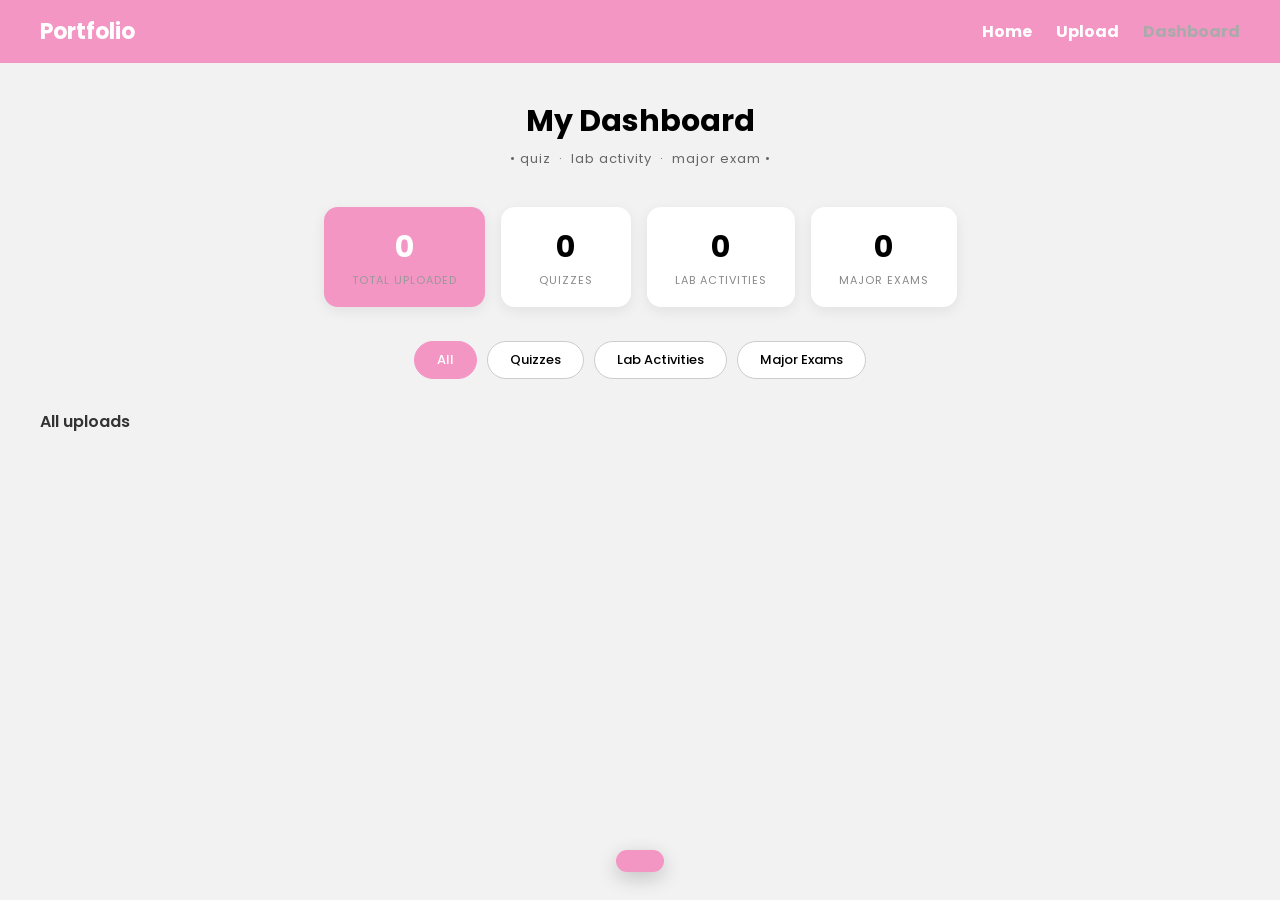
==== dashboard.html @ 7bcecf17 "Add files via upload" ====
<!DOCTYPE html>
<html lang="en">
<head>
  <meta charset="UTF-8">
  <title>Dashboard – Portfolio</title>
  <link href="https://fonts.googleapis.com/css2?family=Poppins:wght@300;500;700&display=swap" rel="stylesheet">
  <style>
    * { margin: 0; padding: 0; box-sizing: border-box; font-family: 'Poppins', sans-serif; }
    body { background: #f2f2f2; min-height: 100vh; }

    .navbar { display: flex; justify-content: space-between; align-items: center; padding: 15px 40px; background: rgb(243, 150, 196); color: white; }
    .logo { font-size: 22px; font-weight: bold; }
    .nav-links a { color: white; text-decoration: none; margin-left: 20px; font-weight: bold; }
    .nav-links a:hover, .nav-links a.active { color: #aaa; }

    .hero { text-align: center; padding: 36px 20px 10px; }
    .hero h1 { font-size: 30px; font-weight: 700; }
    .hero p { color: #666; margin-top: 5px; font-size: 13px; letter-spacing: 1px; }

    .summary-strip { display: flex; justify-content: center; gap: 16px; padding: 28px 30px 10px; flex-wrap: wrap; }
    .summary-card { background: white; border-radius: 14px; padding: 18px 28px; min-width: 130px; text-align: center; box-shadow: 0 4px 14px rgba(0,0,0,.07); }
    .summary-card .num { font-size: 30px; font-weight: 700; }
    .summary-card .lbl { font-size: 11px; color: #888; margin-top: 2px; text-transform: uppercase; letter-spacing: 1px; }
    .summary-card.black-card { background:rgb(243, 150, 196); color: white; }
    .summary-card.black-card .lbl { color: #999; }

    .tabs { display: flex; justify-content: center; gap: 10px; padding: 24px 20px 0; flex-wrap: wrap; }
    .tab-btn { padding: 8px 22px; border-radius: 30px; border: 1.5px solid #ccc; background: white; font-family: 'Poppins', sans-serif; font-size: 13px; font-weight: 500; cursor: pointer; }
    .tab-btn:hover { border-color: rgb(243, 150, 196); }
    .tab-btn.active { background: rgb(243, 150, 196); color: white; border-color: rgb(243, 150, 196) }

    .grid-section { padding: 30px 40px 60px; }
    .grid-section h2 { font-size: 16px; font-weight: 600; color: #333; margin-bottom: 18px; }
    .items-grid { display: grid; grid-template-columns: repeat(auto-fill, minmax(260px, 1fr)); gap: 20px; }

    /* Card */
    .item-card { background: white; border-radius: 16px; box-shadow: 0 6px 20px rgba(0,0,0,.08); overflow: hidden; position: relative; }
    .item-card:hover { box-shadow: 0 6px 20px rgba(0,0,0,.08); }

    /* ✕ delete on hover */
    .card-del {
      position: absolute; top: 9px; left: 9px; z-index: 5;
      width: 28px; height: 28px; border-radius: 50%;
      background: rgb(243, 150, 196); color: white; border: none;
      font-size: 12px; cursor: pointer; font-weight: 700;
      display: flex; align-items: center; justify-content: center;
      opacity: 0;
    }
    .item-card:hover .card-del { opacity: 1; }
    .card-del:hover { background: #c62828; }

    .card-thumb { width: 100%; height: 140px; background: #f5f5f5; display: flex; align-items: center; justify-content: center; overflow: hidden; position: relative; cursor: pointer; }
    .card-thumb img { width: 100%; height: 100%; object-fit: cover; display: none; }
    .card-thumb .thumb-icon { font-size: 42px; }
    .card-thumb .type-badge { position: absolute; top: 10px; right: 10px; background: rgb(243, 150, 196); color: white; font-size: 10px; font-weight: 600; padding: 4px 10px; border-radius: 20px; text-transform: uppercase; letter-spacing: .5px; }

    .card-body { padding: 16px 18px; cursor: pointer; }
    .card-title { font-size: 14px; font-weight: 700; color:rgb(243, 150, 196); margin-bottom: 4px; }
    .card-meta  { font-size: 11px; color: #999; }
    .card-foot  { display: flex; align-items: center; justify-content: space-between; margin-top: 12px; padding-top: 12px; border-top: 1px solid #f0f0f0; }
    .status-pill { font-size: 10px; font-weight: 600; padding: 4px 10px; border-radius: 20px; text-transform: uppercase; letter-spacing: .4px; }
    .status-pill.submitted { background: #e8f5e9; color: #2e7d32; }
    .status-pill.pending   { background: #fff8e1; color: #f57f17; }

    .empty-state { text-align: center; padding: 60px 20px; color: #999; grid-column: 1/-1; }
    .empty-state .big { font-size: 48px; margin-bottom: 12px; }

    .add-card { background: white; border-radius: 16px; border: 2px dashed #d0d0d0; display: flex; flex-direction: column; align-items: center; justify-content: center; min-height: 250px; cursor: pointer; text-decoration: none; color: #999; }
    .add-card:hover { border-color: rgb(243, 150, 196); color: #333; }
    .add-card .plus { font-size: 36px; margin-bottom: 8px; }
    .add-card p { font-size: 13px; font-weight: 500; }

    /* ── MODAL ── */
    .modal-backdrop { display: none; position: fixed; inset: 0; background: rgb(243, 150, 196); z-index: 100; align-items: center; justify-content: center; padding: 16px; }
    .modal-backdrop.open { display: flex; }
    .modal { background: white; border-radius: 20px; padding: 28px 28px 24px; width: 500px; max-width: 100%; max-height: 92vh; overflow-y: auto; position: relative; }
    
    .modal-close { position: absolute; top: 16px; right: 18px; background: none; border: none; font-size: 22px; cursor: pointer; color: #666; }
    .modal h3 { font-size: 17px; font-weight: 700; padding-right: 30px; margin-bottom: 3px; }
    .m-meta { font-size: 12px; color: #999; margin-bottom: 16px; }

    /* Canvas editor */
    .editor-box {
      width: 100%; height: 200px; background: #eee; border-radius: 12px;
      overflow: hidden; position: relative; cursor: grab; user-select: none;
    }
    .editor-box.grabbing { cursor: grabbing; }
    .editor-box canvas { width: 100%; height: 100%; display: block; }

    .no-proof { text-align: center; padding: 36px 20px; color: #bbb; font-size: 13px; background: #fafafa; border-radius: 12px; }

    /* Position controls */
    .pos-controls { margin-top: 8px; display: flex; align-items: center; justify-content: space-between; }
    .pos-hint { font-size: 11px; color: #999; }
    .reset-pos-btn { font-size: 11px; color: #aaa; background: none; border: none; cursor: pointer; text-decoration: underline; font-family: 'Poppins', sans-serif; }
    .reset-pos-btn:hover { color: #333; }

    .m-file { margin-top: 14px; background: #f5f5f5; border-radius: 10px; padding: 11px 14px; font-size: 12px; color: #444; display: flex; align-items: center; gap: 10px; }
    .m-file .fi { font-size: 18px; }

    .modal-actions { display: flex; gap: 8px; margin-top: 14px; }
    .modal-actions > * { flex: 1; padding: 10px; border-radius: 10px; font-family: 'Poppins', sans-serif; font-size: 12px; font-weight: 600; cursor: pointer; text-align: center; border: none; display: block; }
    .btn-change { background: #f0f0f0; color: #333; }
    .btn-change:hover { background: #e0e0e0; }
    .btn-save { background: rgb(243, 150, 196); color: white; }
    .btn-save:hover { background: #333; }
    .btn-del { background: #fff0f0; color: #c62828; border: 1.5px solid #fbb !important; }
    .btn-del:hover { background: #fdd; }

    .confirm-box { display: none; margin-top: 12px; background: #fff5f5; border: 1.5px solid #fcc; border-radius: 10px; padding: 14px 16px; text-align: center; }
    .confirm-box.show { display: block; }
    .confirm-box p { font-size: 13px; color: #c62828; font-weight: 500; margin-bottom: 10px; }
    .confirm-box .cbtn { display: inline-block; padding: 7px 18px; border-radius: 8px; font-size: 12px; font-weight: 600; cursor: pointer; font-family: 'Poppins', sans-serif; border: none; margin: 0 4px; }
    .cbtn.yes { background: #c62828; color: white; }
    .cbtn.no  { background: #eee; color: #333; }

    .toast { position: fixed; bottom: 28px; left: 50%; transform: translateX(-50%); background: rgb(243, 150, 196); color: white; padding: 11px 24px; border-radius: 30px; font-size: 13px; font-weight: 500; box-shadow: 0 6px 20px rgba(0,0,0,.2); z-index: 999; }
    .toast.show { }

    #m-img-input { display: none; }
  </style>
</head>
<body>

<nav class="navbar">
  <div class="logo">Portfolio</div>
  <div class="nav-links">
    <a href="index.html">Home</a>
    <a href="upload.html">Upload</a>
    <a href="dashboard.html" class="active">Dashboard</a>
  </div>
</nav>

<div class="hero">
  <h1>My Dashboard</h1>
  <p>• quiz &nbsp;·&nbsp; lab activity &nbsp;·&nbsp; major exam •</p>
</div>

<div class="summary-strip">
  <div class="summary-card black-card"><div class="num" id="total-count">0</div><div class="lbl">Total Uploaded</div></div>
  <div class="summary-card"><div class="num" id="quiz-count">0</div><div class="lbl">Quizzes</div></div>
  <div class="summary-card"><div class="num" id="lab-count">0</div><div class="lbl">Lab Activities</div></div>
  <div class="summary-card"><div class="num" id="exam-count">0</div><div class="lbl">Major Exams</div></div>
</div>

<div class="tabs">
  <button class="tab-btn active" onclick="filterTab('all',this)">All</button>
  <button class="tab-btn" onclick="filterTab('quiz',this)">Quizzes</button>
  <button class="tab-btn" onclick="filterTab('lab',this)">Lab Activities</button>
  <button class="tab-btn" onclick="filterTab('exam',this)">Major Exams</button>
</div>

<div class="grid-section">
  <h2 id="section-label">All uploads</h2>
  <div class="items-grid" id="items-grid"></div>
</div>

<!-- Modal -->
<div class="modal-backdrop" id="modal" onclick="backdropClick(event)">
  <div class="modal">
    <button class="modal-close" onclick="closeModal()">✕</button>
    <h3 id="m-title"></h3>
    <div class="m-meta" id="m-meta"></div>

    <!-- Image editor -->
    <div id="editor-section">
      <div class="editor-box" id="editor-box">
        <canvas id="ed-canvas"></canvas>
      </div>
      <div class="pos-controls">
        <div class="pos-hint">Drag the image to reposition it.</div>
        <button class="reset-pos-btn" onclick="resetPos()">↺ Reset</button>
      </div>
    </div>
    <div class="no-proof" id="no-proof-msg">No proof image yet — upload one below.</div>

    <div class="m-file"><span class="fi">📄</span><span id="m-file-name"></span></div>

    <div class="modal-actions">
      <label class="btn-change" for="m-img-input">📷 Change Image</label>
      <button class="btn-save" onclick="saveEntry()">💾 Save</button>
      <button class="btn-del" onclick="showConfirm()">🗑 Delete</button>
    </div>
    <input type="file" id="m-img-input" accept="image/*" onchange="loadNewProof(this)">

    <div class="confirm-box" id="confirm-box">
      <p>Delete this entry? This cannot be undone.</p>
      <button class="cbtn yes" onclick="doDelete()">Yes, delete</button>
      <button class="cbtn no"  onclick="hideConfirm()">Cancel</button>
    </div>
  </div>
</div>

<div class="toast" id="toast"></div>

<script>
 
  const saved = JSON.parse(localStorage.getItem('dash_entries') || '[]');
  const savedIds = saved.map(e => e.id);
  const defaults = defaultEntries.filter(e => !savedIds.includes(e.id));
  let entries = [...defaults, ...saved];
  let currentFilter = 'all';
  let activeEntry = null;

  // editor vars
  let edImg = null, eX = 0, eY = 0;
  let dragging = false, dsx = 0, dsy = 0, dex = 0, dey = 0;

  const canvas = document.getElementById('ed-canvas');
  const ctx    = canvas.getContext('2d');
  const eBox   = document.getElementById('editor-box');

  function saveLS() {
    const toSave = entries.filter(e => !defaultEntries.find(d => d.id === e.id) || e.proof || e.edState);
    localStorage.setItem('dash_entries', JSON.stringify(toSave));
  }

  const typeIcon  = { quiz:'📝', lab:'🔬', exam:'📋' };
  const typeLabel = { quiz:'Quiz', lab:'Lab Activity', exam:'Major Exam' };
  const statusLabel = { submitted:'Submitted', pending:'Pending' };

  // ── RENDER ──
  function renderGrid() {
    document.getElementById('total-count').textContent = entries.length;
    document.getElementById('quiz-count').textContent  = entries.filter(e=>e.type==='quiz').length;
    document.getElementById('lab-count').textContent   = entries.filter(e=>e.type==='lab').length;
    document.getElementById('exam-count').textContent  = entries.filter(e=>e.type==='exam').length;

    const labels = { all:'All uploads', quiz:'Quizzes', lab:'Lab Activities', exam:'Major Exams' };
    document.getElementById('section-label').textContent = labels[currentFilter];

    const list = currentFilter === 'all' ? entries : entries.filter(e=>e.type===currentFilter);
    const grid = document.getElementById('items-grid');

    if (!list.length) {
      grid.innerHTML = `<div class="empty-state"><div class="big">📂</div><p>No uploads here yet.</p></div>`;
      return;
    }

    const bg = { quiz:'#f0f0f0', lab:'#e8f5e9', exam:'#e3f2fd' };
    grid.innerHTML = list.map(e => {
      const imgSrc = e.originalProof || e.proof;
      const pos = e.edState ? `object-position: calc(50% + ${e.edState.x}px) calc(50% + ${e.edState.y}px)` : '';
      return `
      <div class="item-card">
        <button class="card-del" onclick="quickDel(event,${e.id})">✕</button>
        <div class="card-thumb" style="background:${bg[e.type]}" onclick="openModal(${e.id})">
          ${imgSrc ? `<img src="${imgSrc}" style="display:block;${pos}">` : `<div class="thumb-icon">${typeIcon[e.type]}</div>`}
          <div class="type-badge">${typeLabel[e.type]}</div>
        </div>
        <div class="card-body" onclick="openModal(${e.id})">
          <div class="card-title">${e.title}</div>
          <div class="card-meta">${e.date} &nbsp;·&nbsp; ${e.file}</div>
          <div class="card-foot">
            <span class="status-pill ${e.status}">${statusLabel[e.status]||e.status}</span>
            <span>${imgSrc?'🖼️':'📄'}</span>
          </div>
        </div>
      </div>`;
    }).join('') + `<a class="add-card" href="upload.html"><div class="plus">+</div><p>Add new upload</p></a>`;
  }

  function filterTab(type, btn) {
    currentFilter = type;
    document.querySelectorAll('.tab-btn').forEach(b=>b.classList.remove('active'));
    btn.classList.add('active');
    renderGrid();
  }

  // ── QUICK DELETE (card X button) ──
  function quickDel(e, id) {
    e.stopPropagation();
    if (!confirm('Remove this entry?')) return;
    entries = entries.filter(en=>en.id!==id);
    saveLS(); renderGrid(); showToast('🗑️ Entry removed');
  }

  // ── OPEN MODAL ──
  function openModal(id) {
    activeEntry = entries.find(e=>e.id===id);
    if (!activeEntry) return;

    document.getElementById('m-title').textContent    = activeEntry.title;
    document.getElementById('m-meta').textContent     = typeLabel[activeEntry.type] + '  ·  ' + activeEntry.date;
    document.getElementById('m-file-name').textContent= activeEntry.file;
    document.getElementById('m-img-input').value = '';
    hideConfirm();

    if (activeEntry.proof || activeEntry.originalProof) {
      showEditorSection();
      initEditor(activeEntry.originalProof || activeEntry.proof, activeEntry.edState || null);
    } else {
      hideEditorSection();
    }
    document.getElementById('modal').classList.add('open');
  }

  function closeModal() { document.getElementById('modal').classList.remove('open'); }
  function backdropClick(e) { if (e.target===document.getElementById('modal')) closeModal(); }

  function showEditorSection() {
    document.getElementById('editor-section').style.display='block';
    document.getElementById('no-proof-msg').style.display='none';
  }
  function hideEditorSection() {
    document.getElementById('editor-section').style.display='none';
    document.getElementById('no-proof-msg').style.display='block';
  }

  // ── CANVAS EDITOR ──
  function initEditor(src, state) {
    edImg = new Image();
    edImg.onload = () => {
      canvas.width  = eBox.offsetWidth  || 440;
      canvas.height = eBox.offsetHeight || 200;
      if (state) { eX=state.x; eY=state.y; }
      else        { eX=0; eY=0; }
      draw();
    };
    edImg.src = src;
  }

  function draw() {
    if (!edImg) return;
    ctx.clearRect(0,0,canvas.width,canvas.height);
    // cover: scale so image fills the entire canvas (like object-fit: cover)
    const ratio = Math.max(canvas.width/edImg.naturalWidth, canvas.height/edImg.naturalHeight);
    const dw = edImg.naturalWidth  * ratio;
    const dh = edImg.naturalHeight * ratio;
    const dx = (canvas.width-dw)/2 + eX;
    const dy = (canvas.height-dh)/2 + eY;
    ctx.drawImage(edImg, dx, dy, dw, dh);
  }

  function resetPos() { eX=0; eY=0; draw(); }

  // drag to pan
  eBox.addEventListener('mousedown', e=>{ dragging=true; dsx=e.clientX; dsy=e.clientY; dex=eX; dey=eY; eBox.classList.add('grabbing'); });
  window.addEventListener('mousemove', e=>{ if(!dragging) return; eX=dex+(e.clientX-dsx); eY=dey+(e.clientY-dsy); draw(); });
  window.addEventListener('mouseup',   ()=>{ dragging=false; eBox.classList.remove('grabbing'); });
  eBox.addEventListener('touchstart', e=>{ const t=e.touches[0]; dragging=true; dsx=t.clientX; dsy=t.clientY; dex=eX; dey=eY; });
  eBox.addEventListener('touchmove',  e=>{ if(!dragging) return; e.preventDefault(); const t=e.touches[0]; eX=dex+(t.clientX-dsx); eY=dey+(t.clientY-dsy); draw(); }, {passive:false});
  eBox.addEventListener('touchend',   ()=>{ dragging=false; });

  // ── LOAD NEW IMAGE ──
  function loadNewProof(input) {
    if(!input.files||!input.files[0]) return;
    const reader=new FileReader();
    reader.onload=ev=>{
      if(!activeEntry) return;
      activeEntry.originalProof = ev.target.result;
      activeEntry.proof = ev.target.result;
      activeEntry.edState = null;
      showEditorSection();
      initEditor(ev.target.result, null);
    };
    reader.readAsDataURL(input.files[0]);
  }

  // ── SAVE ──
  function saveEntry() {
    if(!activeEntry) return;
    if(edImg) {
      // store original + offset — thumbnail uses CSS object-position (no black bars)
      if(!activeEntry.originalProof) activeEntry.originalProof = activeEntry.proof;
      activeEntry.edState = { x:eX, y:eY };
    }
    activeEntry.status = 'submitted';
    const idx = entries.findIndex(e=>e.id===activeEntry.id);
    if(idx!==-1) entries[idx] = {...activeEntry};
    saveLS(); renderGrid(); closeModal();
    showToast('✅ Changes saved!');
  }

  // ── DELETE from modal ──
  function showConfirm()  { document.getElementById('confirm-box').classList.add('show'); }
  function hideConfirm()  { document.getElementById('confirm-box').classList.remove('show'); }
  function doDelete() {
    if(!activeEntry) return;
    entries = entries.filter(e=>e.id!==activeEntry.id);
    saveLS(); renderGrid(); closeModal();
    showToast('🗑️ Entry deleted');
  }

  // ── TOAST ──
  function showToast(msg) {
    const t=document.getElementById('toast');
    t.textContent=msg; t.classList.add('show');
    setTimeout(()=>t.classList.remove('show'), 2800);
  }

  renderGrid();
</script>
</body>
</html>
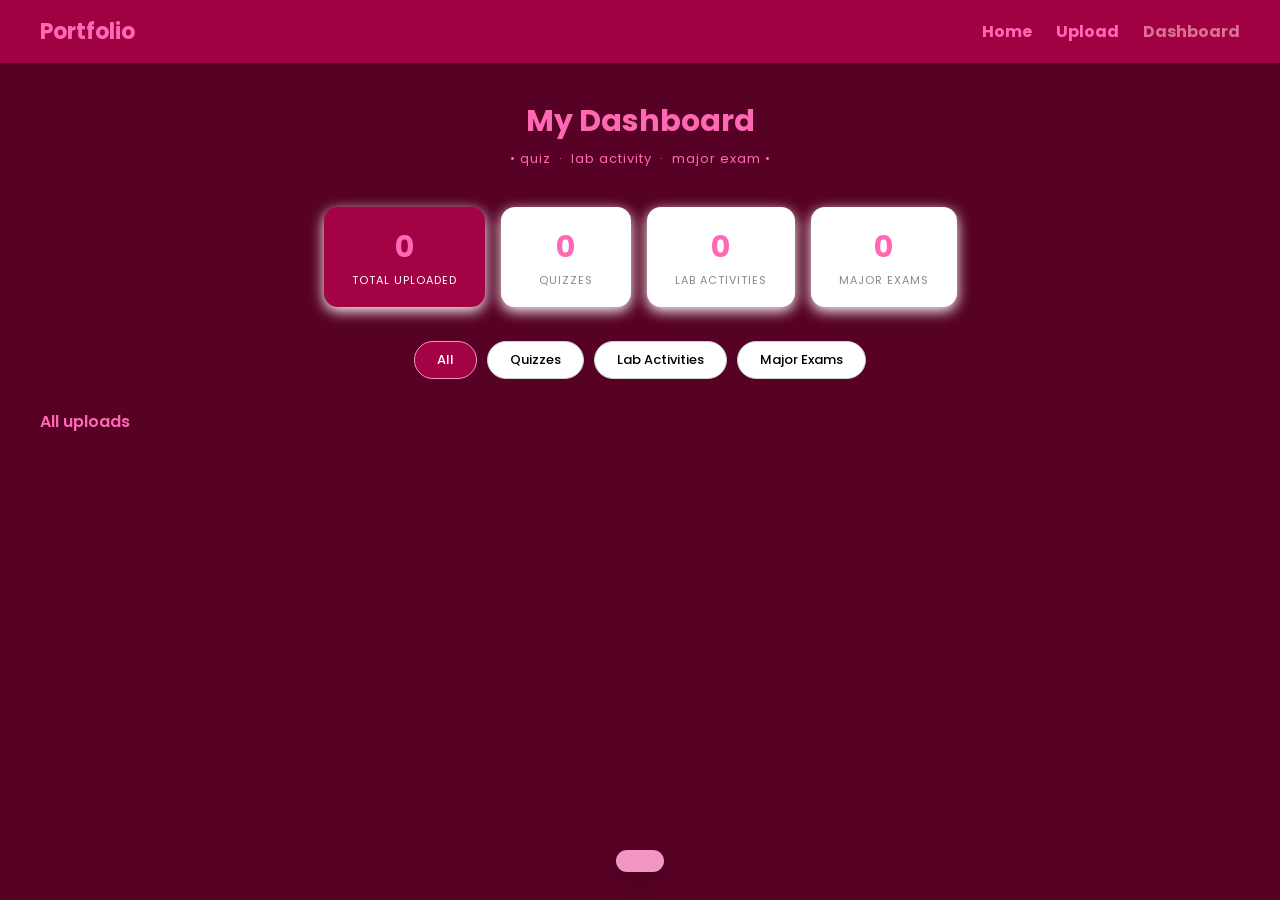
==== commit 7677c1aa: "Add files via upload" ====
--- a/dashboard.html
+++ b/dashboard.html
@@ -6,36 +6,36 @@
   <link href="https://fonts.googleapis.com/css2?family=Poppins:wght@300;500;700&display=swap" rel="stylesheet">
   <style>
     * { margin: 0; padding: 0; box-sizing: border-box; font-family: 'Poppins', sans-serif; }
-    body { background: #f2f2f2; min-height: 100vh; }
-
-    .navbar { display: flex; justify-content: space-between; align-items: center; padding: 15px 40px; background: rgb(243, 150, 196); color: white; }
+    body { background: rgb(87, 2, 37); min-height: 100vh; color: hotpink; }
+
+    .navbar { display: flex; justify-content: space-between; align-items: center; padding: 15px 40px; background: rgb(160, 1, 67); color: hotpink; }
     .logo { font-size: 22px; font-weight: bold; }
-    .nav-links a { color: white; text-decoration: none; margin-left: 20px; font-weight: bold; }
-    .nav-links a:hover, .nav-links a.active { color: #aaa; }
+    .nav-links a { color: hotpink; text-decoration: none; margin-left: 20px; font-weight: bold; }
+    .nav-links a:hover, .nav-links a.active { color: palevioletred; }
 
     .hero { text-align: center; padding: 36px 20px 10px; }
     .hero h1 { font-size: 30px; font-weight: 700; }
-    .hero p { color: #666; margin-top: 5px; font-size: 13px; letter-spacing: 1px; }
+    .hero p { color: hotpink; margin-top: 5px; font-size: 13px; letter-spacing: 1px; }
 
     .summary-strip { display: flex; justify-content: center; gap: 16px; padding: 28px 30px 10px; flex-wrap: wrap; }
-    .summary-card { background: white; border-radius: 14px; padding: 18px 28px; min-width: 130px; text-align: center; box-shadow: 0 4px 14px rgba(0,0,0,.07); }
+    .summary-card { background: white; border-radius: 14px; padding: 18px 28px; min-width: 130px; text-align: center; box-shadow: 0 4px 14px white; }
     .summary-card .num { font-size: 30px; font-weight: 700; }
     .summary-card .lbl { font-size: 11px; color: #888; margin-top: 2px; text-transform: uppercase; letter-spacing: 1px; }
-    .summary-card.black-card { background:rgb(243, 150, 196); color: white; }
-    .summary-card.black-card .lbl { color: #999; }
+    .summary-card.black-card { background: rgb(163, 2, 69); color: hotpink; }
+    .summary-card.black-card .lbl { color: white; }
 
     .tabs { display: flex; justify-content: center; gap: 10px; padding: 24px 20px 0; flex-wrap: wrap; }
     .tab-btn { padding: 8px 22px; border-radius: 30px; border: 1.5px solid #ccc; background: white; font-family: 'Poppins', sans-serif; font-size: 13px; font-weight: 500; cursor: pointer; }
-    .tab-btn:hover { border-color: rgb(243, 150, 196); }
-    .tab-btn.active { background: rgb(243, 150, 196); color: white; border-color: rgb(243, 150, 196) }
+    .tab-btn:hover { border-color: hotpink; }
+    .tab-btn.active { background: rgb(163, 2, 69); color: white; border-color: rgb(243, 150, 196) }
 
     .grid-section { padding: 30px 40px 60px; }
-    .grid-section h2 { font-size: 16px; font-weight: 600; color: #333; margin-bottom: 18px; }
+    .grid-section h2 { font-size: 16px; font-weight: 600; color: hotpink; margin-bottom: 18px; }
     .items-grid { display: grid; grid-template-columns: repeat(auto-fill, minmax(260px, 1fr)); gap: 20px; }
 
     /* Card */
-    .item-card { background: white; border-radius: 16px; box-shadow: 0 6px 20px rgba(0,0,0,.08); overflow: hidden; position: relative; }
-    .item-card:hover { box-shadow: 0 6px 20px rgba(0,0,0,.08); }
+    .item-card { background: rgb(163, 2, 69); border-radius: 16px; box-shadow: 0 6px 20px white; overflow: hidden; position: relative; }
+    .item-card:hover { box-shadow: 0 6px 20px white; }
 
     /* ✕ delete on hover */
     .card-del {
@@ -56,7 +56,7 @@
 
     .card-body { padding: 16px 18px; cursor: pointer; }
     .card-title { font-size: 14px; font-weight: 700; color:rgb(243, 150, 196); margin-bottom: 4px; }
-    .card-meta  { font-size: 11px; color: #999; }
+    .card-meta  { font-size: 11px; color: hotpink; }
     .card-foot  { display: flex; align-items: center; justify-content: space-between; margin-top: 12px; padding-top: 12px; border-top: 1px solid #f0f0f0; }
     .status-pill { font-size: 10px; font-weight: 600; padding: 4px 10px; border-radius: 20px; text-transform: uppercase; letter-spacing: .4px; }
     .status-pill.submitted { background: #e8f5e9; color: #2e7d32; }
@@ -65,8 +65,8 @@
     .empty-state { text-align: center; padding: 60px 20px; color: #999; grid-column: 1/-1; }
     .empty-state .big { font-size: 48px; margin-bottom: 12px; }
 
-    .add-card { background: white; border-radius: 16px; border: 2px dashed #d0d0d0; display: flex; flex-direction: column; align-items: center; justify-content: center; min-height: 250px; cursor: pointer; text-decoration: none; color: #999; }
-    .add-card:hover { border-color: rgb(243, 150, 196); color: #333; }
+    .add-card { background: white; border-radius: 16px; border: 2px dashed #d0d0d0; display: flex; flex-direction: column; align-items: center; justify-content: center; min-height: 250px; cursor: pointer; text-decoration: none; color: hotpink; }
+    .add-card:hover { border-color: rgb(243, 150, 196); color: hotpink; }
     .add-card .plus { font-size: 36px; margin-bottom: 8px; }
     .add-card p { font-size: 13px; font-weight: 500; }
 
@@ -75,9 +75,9 @@
     .modal-backdrop.open { display: flex; }
     .modal { background: white; border-radius: 20px; padding: 28px 28px 24px; width: 500px; max-width: 100%; max-height: 92vh; overflow-y: auto; position: relative; }
     
-    .modal-close { position: absolute; top: 16px; right: 18px; background: none; border: none; font-size: 22px; cursor: pointer; color: #666; }
+    .modal-close { position: absolute; top: 16px; right: 18px; background: none; border: none; font-size: 22px; cursor: pointer; color: hotpink; }
     .modal h3 { font-size: 17px; font-weight: 700; padding-right: 30px; margin-bottom: 3px; }
-    .m-meta { font-size: 12px; color: #999; margin-bottom: 16px; }
+    .m-meta { font-size: 12px; color: hotpink; margin-bottom: 16px; }
 
     /* Canvas editor */
     .editor-box {
@@ -93,7 +93,7 @@
     .pos-controls { margin-top: 8px; display: flex; align-items: center; justify-content: space-between; }
     .pos-hint { font-size: 11px; color: #999; }
     .reset-pos-btn { font-size: 11px; color: #aaa; background: none; border: none; cursor: pointer; text-decoration: underline; font-family: 'Poppins', sans-serif; }
-    .reset-pos-btn:hover { color: #333; }
+    .reset-pos-btn:hover { color: hotpink; }
 
     .m-file { margin-top: 14px; background: #f5f5f5; border-radius: 10px; padding: 11px 14px; font-size: 12px; color: #444; display: flex; align-items: center; gap: 10px; }
     .m-file .fi { font-size: 18px; }
@@ -102,8 +102,8 @@
     .modal-actions > * { flex: 1; padding: 10px; border-radius: 10px; font-family: 'Poppins', sans-serif; font-size: 12px; font-weight: 600; cursor: pointer; text-align: center; border: none; display: block; }
     .btn-change { background: #f0f0f0; color: #333; }
     .btn-change:hover { background: #e0e0e0; }
-    .btn-save { background: rgb(243, 150, 196); color: white; }
-    .btn-save:hover { background: #333; }
+    .btn-save { background: rgb(163, 2, 69); color: white; }
+    .btn-save:hover { background: hotpink; }
     .btn-del { background: #fff0f0; color: #c62828; border: 1.5px solid #fbb !important; }
     .btn-del:hover { background: #fdd; }
 
@@ -112,7 +112,7 @@
     .confirm-box p { font-size: 13px; color: #c62828; font-weight: 500; margin-bottom: 10px; }
     .confirm-box .cbtn { display: inline-block; padding: 7px 18px; border-radius: 8px; font-size: 12px; font-weight: 600; cursor: pointer; font-family: 'Poppins', sans-serif; border: none; margin: 0 4px; }
     .cbtn.yes { background: #c62828; color: white; }
-    .cbtn.no  { background: #eee; color: #333; }
+    .cbtn.no  { background: #eee; color: hotpink; }
 
     .toast { position: fixed; bottom: 28px; left: 50%; transform: translateX(-50%); background: rgb(243, 150, 196); color: white; padding: 11px 24px; border-radius: 30px; font-size: 13px; font-weight: 500; box-shadow: 0 6px 20px rgba(0,0,0,.2); z-index: 999; }
     .toast.show { }
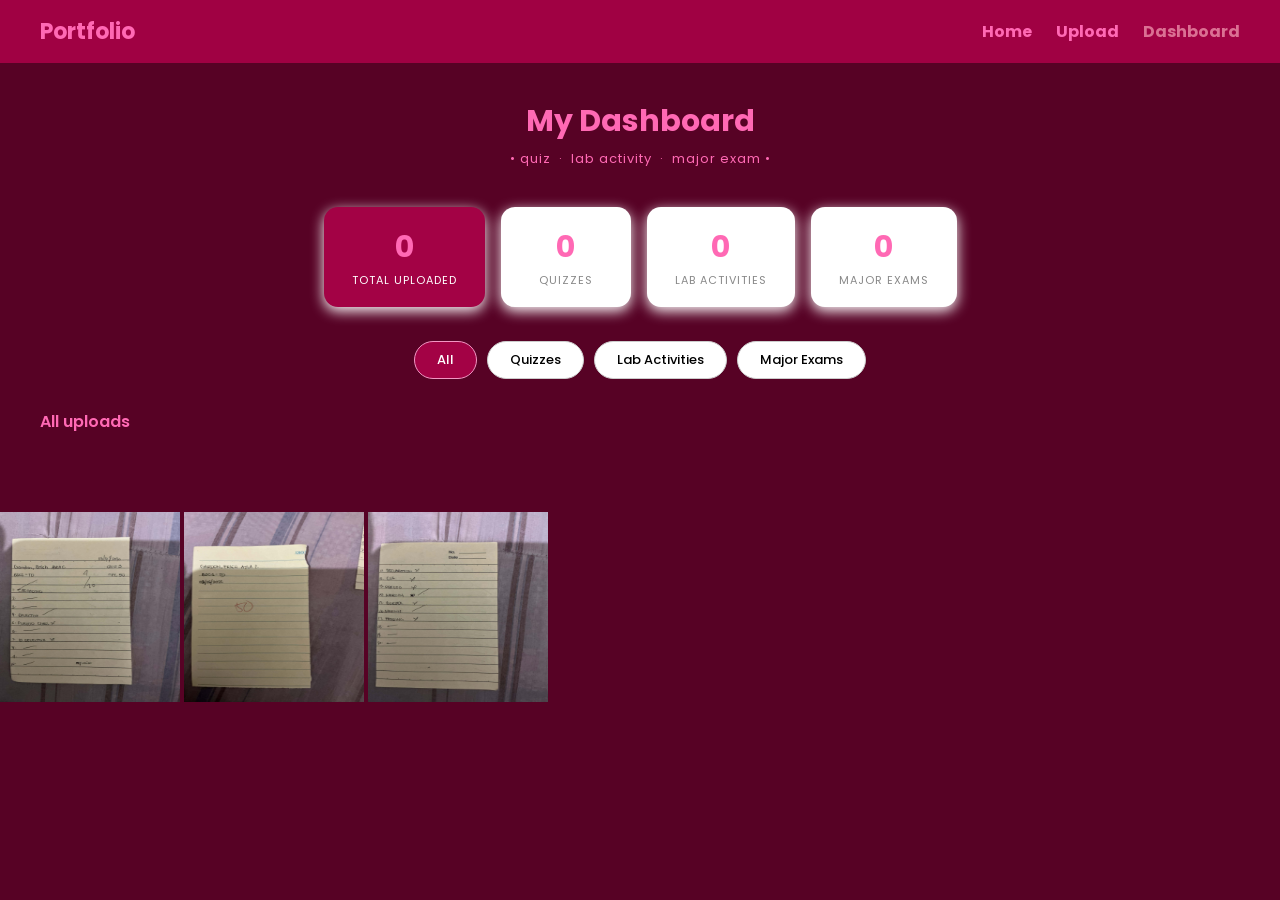
==== commit cff6c66f: "Add files via upload" ====
--- a/dashboard.html
+++ b/dashboard.html
@@ -4,7 +4,8 @@
   <meta charset="UTF-8">
   <title>Dashboard – Portfolio</title>
   <link href="https://fonts.googleapis.com/css2?family=Poppins:wght@300;500;700&display=swap" rel="stylesheet">
-  <style>
+              
+ <style>
     * { margin: 0; padding: 0; box-sizing: border-box; font-family: 'Poppins', sans-serif; }
     body { background: rgb(87, 2, 37); min-height: 100vh; color: hotpink; }
 
@@ -118,6 +119,10 @@
     .toast.show { }
 
     #m-img-input { display: none; }
+
+    .gallery img{
+     image-orientation: inherit; image-rendering:initial; shape-image-threshold: inherit; ; image-resolution: inherit; padding: 30px; width: 10px; height: 20px; background-image: 10px;
+    }
   </style>
 </head>
 <body>
@@ -191,10 +196,26 @@
   </div>
 </div>
 
-<div class="toast" id="toast"></div>
+<h9>
+
+ 
+    <img src="bading.jpg" alt="bading" width="180px" height="190px" padding="80px">
+    <img src="bes.jpg" alt="bes" width="180px" height="190px" padding="80px">
+    <img src="che.jpg" alt="che" width="180px" height="190px" padding="80px">
+
+</h9>
+
+
+
+
+<div class="center-link">
+  <a href="https://github.com/erishgardon9-maker/adiksayo"></a>
+
+</div>
 
 <script>
- 
+  const defaultEntries = 
+ [base64]   id:1, type:'quiz', title:'Quiz 1',         date:'February 10, 2026',  file:'quiz1.pdf', proof;
   const saved = JSON.parse(localStorage.getItem('dash_entries') || '[]');
   const savedIds = saved.map(e => e.id);
   const defaults = defaultEntries.filter(e => !savedIds.includes(e.id));
@@ -293,7 +314,7 @@
       hideEditorSection();
     }
     document.getElementById('modal').classList.add('open');
-  }
+  } 
 
   function closeModal() { document.getElementById('modal').classList.remove('open'); }
   function backdropClick(e) { if (e.target===document.getElementById('modal')) closeModal(); }
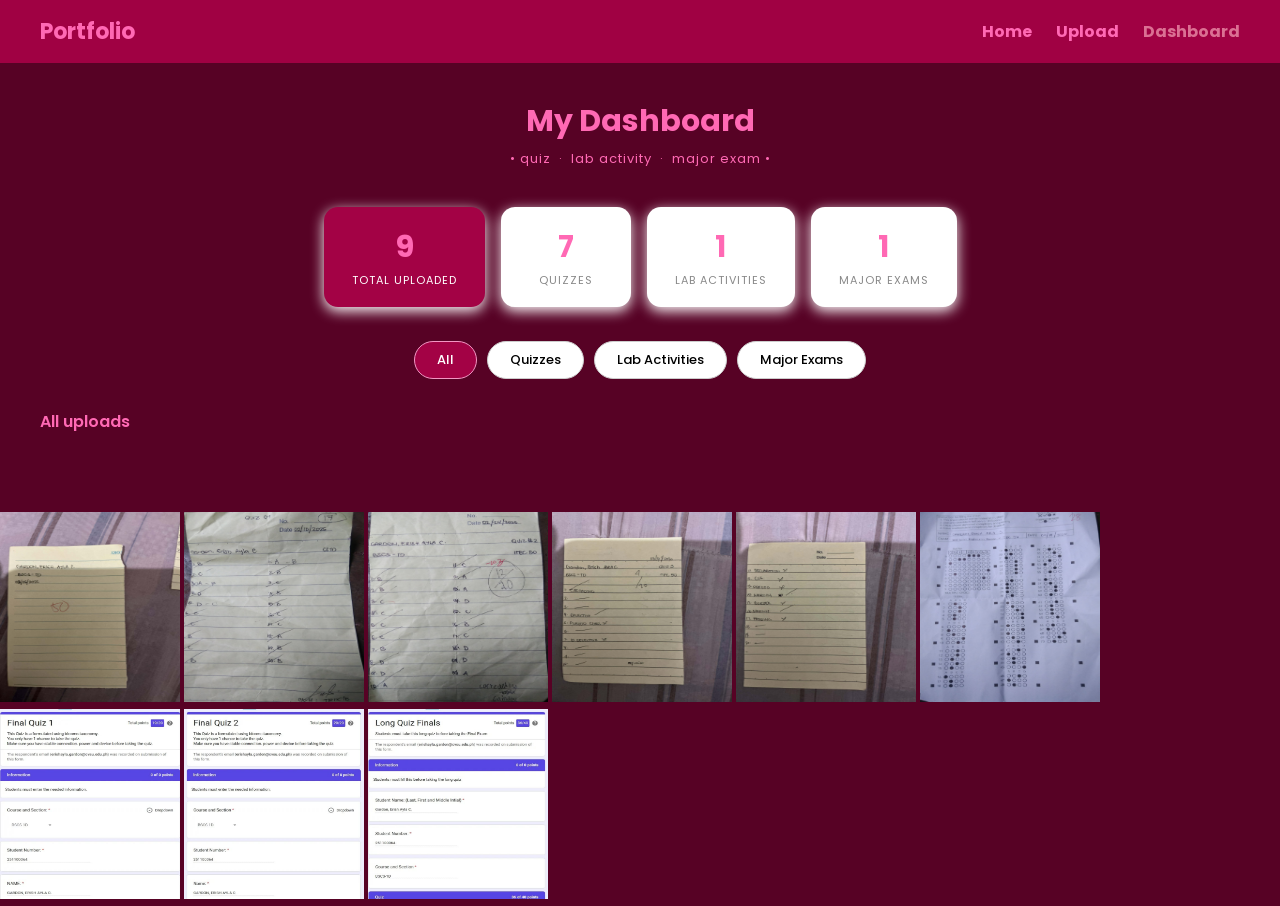
==== commit ff41a00c: "Add files via upload" ====
--- a/dashboard.html
+++ b/dashboard.html
@@ -142,10 +142,10 @@
 </div>
 
 <div class="summary-strip">
-  <div class="summary-card black-card"><div class="num" id="total-count">0</div><div class="lbl">Total Uploaded</div></div>
-  <div class="summary-card"><div class="num" id="quiz-count">0</div><div class="lbl">Quizzes</div></div>
-  <div class="summary-card"><div class="num" id="lab-count">0</div><div class="lbl">Lab Activities</div></div>
-  <div class="summary-card"><div class="num" id="exam-count">0</div><div class="lbl">Major Exams</div></div>
+  <div class="summary-card black-card"><div class="num" id="total-count">9</div><div class="lbl">Total Uploaded</div></div>
+  <div class="summary-card"><div class="num" id="quiz-count">7</div><div class="lbl">Quizzes</div></div>
+  <div class="summary-card"><div class="num" id="lab-count">1</div><div class="lbl">Lab Activities</div></div>
+  <div class="summary-card"><div class="num" id="exam-count">1</div><div class="lbl">Major Exams</div></div>
 </div>
 
 <div class="tabs">
@@ -199,9 +199,15 @@
 <h9>
 
  
-    <img src="bading.jpg" alt="bading" width="180px" height="190px" padding="80px">
-    <img src="bes.jpg" alt="bes" width="180px" height="190px" padding="80px">
-    <img src="che.jpg" alt="che" width="180px" height="190px" padding="80px">
+    <img src="ERISHACTIVITY.jpg" alt="ACTIVITY" width="180px" height="190px" padding="80px">
+    <img src="ERISHQUIZ1MIDTERM.jpg" alt="QUIZ1_MIDTERM" width="180px" height="190px" padding="80px">
+    <img src="ERISHQUIZ2MIDTERM.jpg" alt="QUIZ2_MIDTERM" width="180px" height="190px" padding="80px">
+    <img src="ERISHQUIZ3MIDTERM.jpg" alt="QUIZ3_MIDTERM" width="180px" height="190px" padding="80px">
+    <img src="ERISHQUIZ3P2MIDTERM.jpg" alt="QUIZ3_P2" width="180px" height="190px" padding="80px">
+    <img src="ERISHMIDTERMMEXAM.jpg" alt="MIDTERMEXAM" width="180px" height="190px" padding="80px">
+    <img src="ERISHQUIZ1FINALS.jpg" alt="QUIZ1_FINALS" width="180px" height="190px" padding="80px">
+    <img src="ERISHQUIZ2FINALS.jpg" alt="QUIZ2_FINALS" width="180px" height="190px" padding="80px">
+    <img src="ERISHLONGQUIZFINALS.jpg" alt="LONGQUIZ_FINALS" width="180px" height="190px" padding="80px">
 
 </h9>
 
